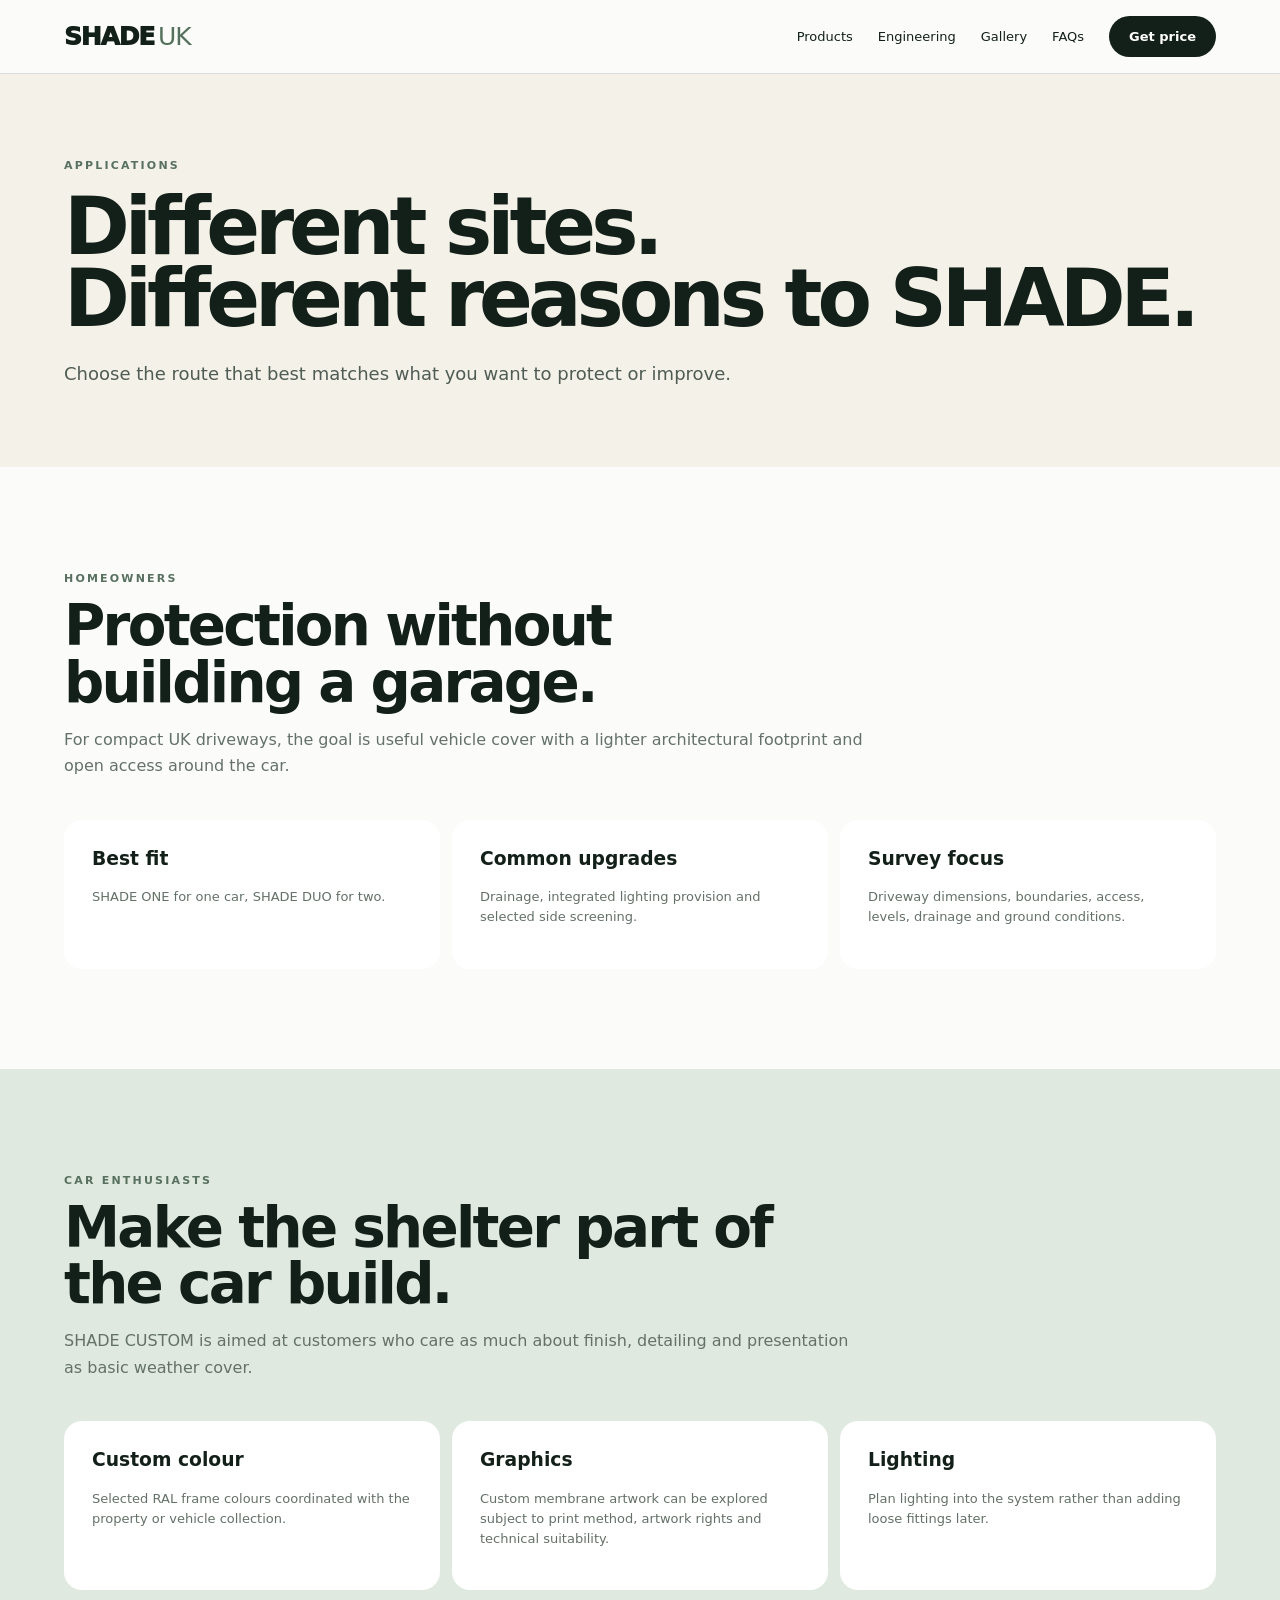
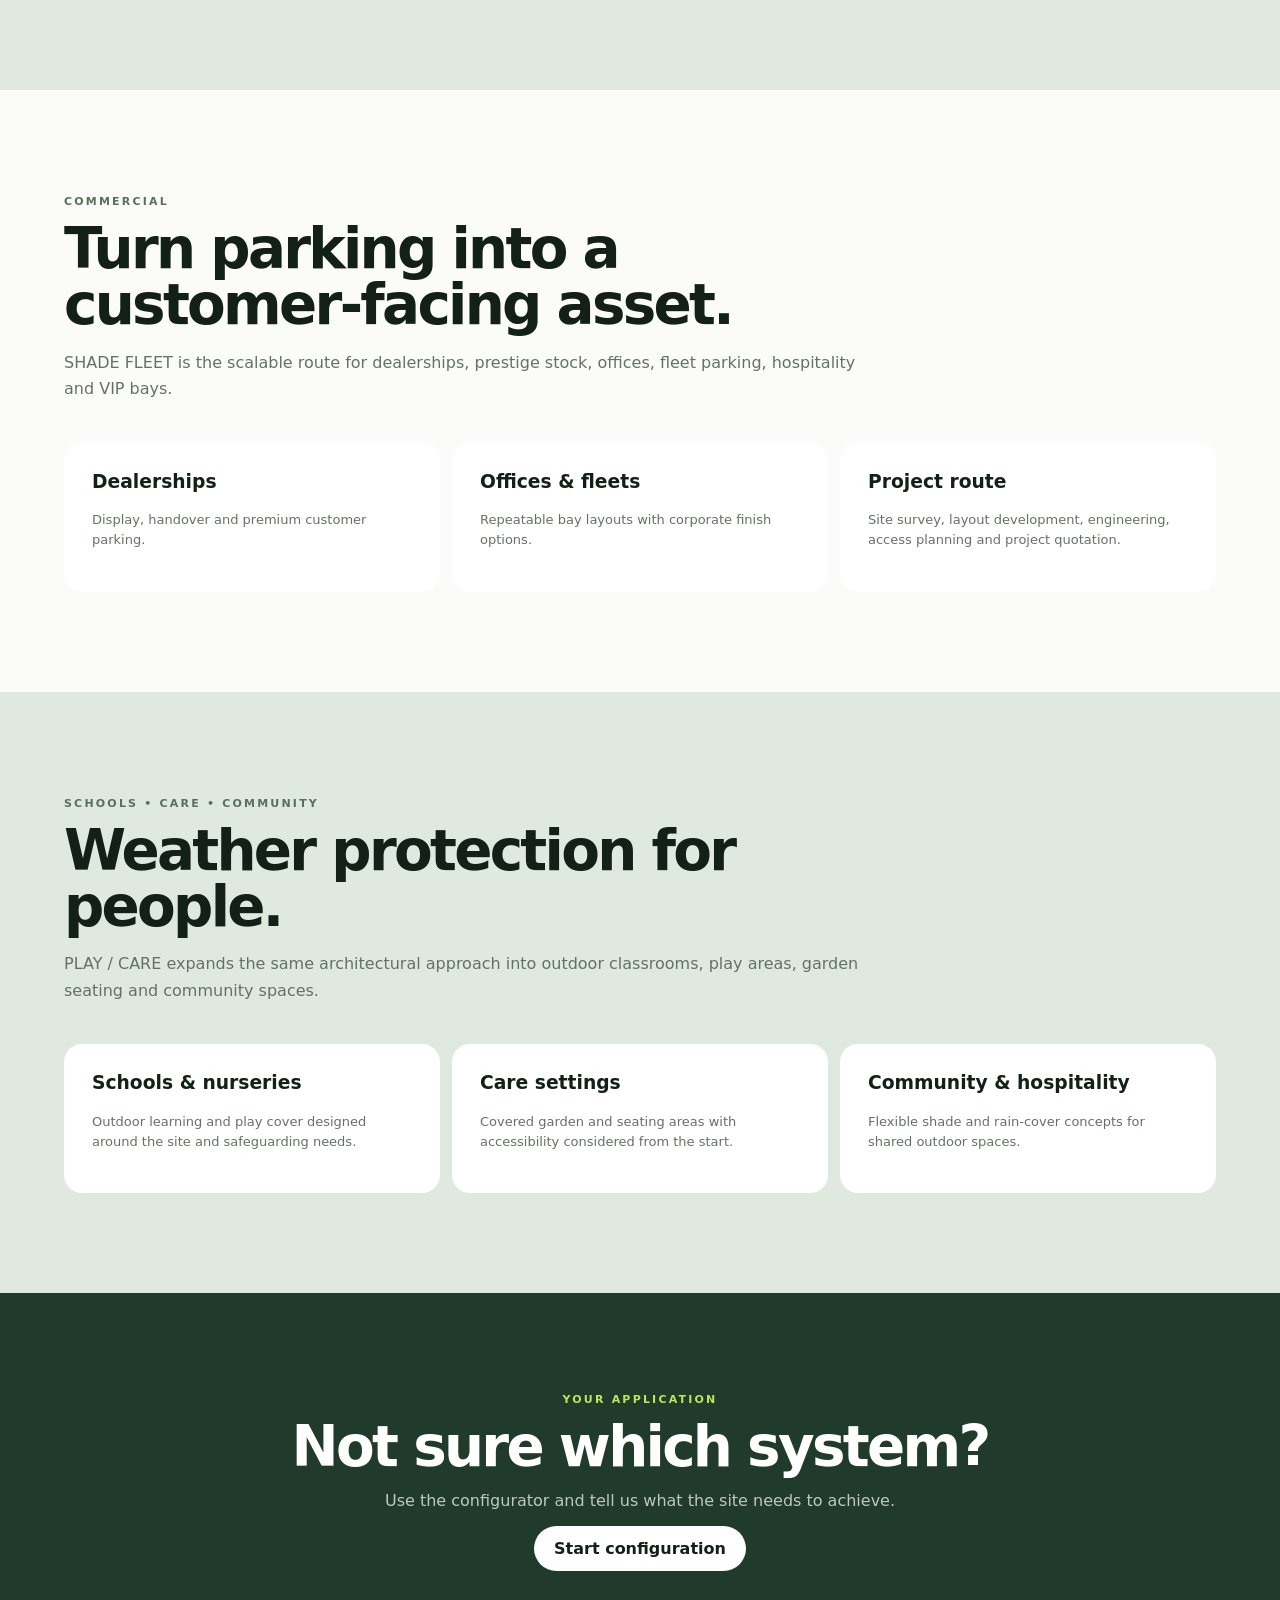
==== applications.html @ d2b638a3 "Add customer application landing pages" ====
<!doctype html><html lang="en"><head><meta charset="utf-8"><meta name="viewport" content="width=device-width,initial-scale=1"><title>Applications — SHADE UK</title><link rel="stylesheet" href="style.css"></head><body><header><a class="brand" href="index.html">SHADE<span>UK</span></a><nav id="nav"><a href="index.html#range">Products</a><a href="engineering.html">Engineering</a><a href="gallery.html">Gallery</a><a href="faq.html">FAQs</a><a class="pill" href="configure.html">Get price</a></nav><button class="menu">☰</button></header><main><section class="page-hero"><span class="page-kicker">APPLICATIONS</span><h1>Different sites.<br>Different reasons to SHADE.</h1><p>Choose the route that best matches what you want to protect or improve.</p></section><section class="content-section" id="home"><div class="sectionhead"><span>HOMEOWNERS</span><h2>Protection without building a garage.</h2><p>For compact UK driveways, the goal is useful vehicle cover with a lighter architectural footprint and open access around the car.</p></div><div class="cards"><article><h3>Best fit</h3><p>SHADE ONE for one car, SHADE DUO for two.</p></article><article><h3>Common upgrades</h3><p>Drainage, integrated lighting provision and selected side screening.</p></article><article><h3>Survey focus</h3><p>Driveway dimensions, boundaries, access, levels, drainage and ground conditions.</p></article></div></section><section class="content-section alt" id="enthusiast"><div class="sectionhead"><span>CAR ENTHUSIASTS</span><h2>Make the shelter part of the car build.</h2><p>SHADE CUSTOM is aimed at customers who care as much about finish, detailing and presentation as basic weather cover.</p></div><div class="cards"><article><h3>Custom colour</h3><p>Selected RAL frame colours coordinated with the property or vehicle collection.</p></article><article><h3>Graphics</h3><p>Custom membrane artwork can be explored subject to print method, artwork rights and technical suitability.</p></article><article><h3>Lighting</h3><p>Plan lighting into the system rather than adding loose fittings later.</p></article></div></section><section class="content-section" id="commercial"><div class="sectionhead"><span>COMMERCIAL</span><h2>Turn parking into a customer-facing asset.</h2><p>SHADE FLEET is the scalable route for dealerships, prestige stock, offices, fleet parking, hospitality and VIP bays.</p></div><div class="cards"><article><h3>Dealerships</h3><p>Display, handover and premium customer parking.</p></article><article><h3>Offices & fleets</h3><p>Repeatable bay layouts with corporate finish options.</p></article><article><h3>Project route</h3><p>Site survey, layout development, engineering, access planning and project quotation.</p></article></div></section><section class="content-section alt" id="care"><div class="sectionhead"><span>SCHOOLS • CARE • COMMUNITY</span><h2>Weather protection for people.</h2><p>PLAY / CARE expands the same architectural approach into outdoor classrooms, play areas, garden seating and community spaces.</p></div><div class="cards"><article><h3>Schools & nurseries</h3><p>Outdoor learning and play cover designed around the site and safeguarding needs.</p></article><article><h3>Care settings</h3><p>Covered garden and seating areas with accessibility considered from the start.</p></article><article><h3>Community & hospitality</h3><p>Flexible shade and rain-cover concepts for shared outdoor spaces.</p></article></div></section><section class="final-cta"><span>YOUR APPLICATION</span><h2>Not sure which system?</h2><p>Use the configurator and tell us what the site needs to achieve.</p><a class="cta light" href="configure.html">Start configuration</a></section></main><script src="app.js"></script></body></html>
---- style.css ----
:root{--ink:#132019;--forest:#203b2b;--sage:#dfe9df;--cream:#f4f1e8;--acid:#b9e85b;--muted:#647168;--line:#d8ded9;--white:#fff}*{box-sizing:border-box}html{scroll-behavior:smooth}body{margin:0;font-family:Inter,ui-sans-serif,system-ui,-apple-system,BlinkMacSystemFont,"Segoe UI",sans-serif;color:var(--ink);background:#fbfcf9}a{color:inherit}img{max-width:100%}header{height:74px;padding:0 5vw;display:flex;align-items:center;justify-content:space-between;position:sticky;top:0;z-index:30;background:#fbfcf9ee;backdrop-filter:blur(14px);border-bottom:1px solid var(--line)}.brand{text-decoration:none;font-size:25px;font-weight:950;letter-spacing:-1.2px}.brand span{font-weight:400;margin-left:4px;color:#55715e}nav{display:flex;gap:25px;align-items:center}nav a{text-decoration:none;font-size:13px}.pill,.cta,.product-link{padding:13px 20px;border-radius:999px;background:var(--ink);color:white;text-decoration:none;display:inline-block;font-weight:750}.ghost{padding:13px 20px;border:1px solid #aeb9b1;border-radius:999px;text-decoration:none;display:inline-block}.menu{display:none;border:0;background:none;font-size:24px}.hero{padding:64px 5vw 78px;display:grid;grid-template-columns:.88fr 1.12fr;gap:5vw;align-items:center}.eyebrow,.sectionhead>span,.construction-copy>span,.page-kicker,.final-cta>span{font-size:11px;font-weight:850;letter-spacing:2.2px;color:#587060}.hero h1,.page-hero h1{font-size:clamp(52px,6.2vw,94px);line-height:.91;letter-spacing:-5px;margin:18px 0 25px}.hero h1 em{font-family:Georgia,serif;font-weight:400;color:#52705c}.hero-copy>p,.page-hero p{font-size:18px;line-height:1.6;color:#4f5c54;max-width:700px}.actions{display:flex;gap:12px;margin:30px 0}.proof{display:flex;flex-wrap:wrap;gap:8px}.proof span{font-size:11px;border:1px solid var(--line);border-radius:999px;padding:8px 11px}.proof span:before{content:"✓ ";font-weight:900}.hero-card{position:relative;background:var(--sage);padding:16px;border-radius:28px;box-shadow:0 25px 70px #203b2b18}.hero-card img{display:block;width:100%;border-radius:19px}.hero-price{position:absolute;left:32px;bottom:32px;background:#132019e8;color:white;border-radius:16px;padding:14px 18px}.hero-price>*{display:block}.hero-price strong{font-size:24px}.hero-price span{font-size:10px;color:#c7d2ca}.sectionhead{max-width:800px;margin-bottom:40px}.sectionhead h2,.construction h2,.final-cta h2,.content-section h2{font-size:clamp(38px,4.4vw,66px);letter-spacing:-2.7px;line-height:1;margin:12px 0}.sectionhead p,.construction p,.content-section p{color:var(--muted);line-height:1.65}.benefits{padding:90px 5vw;background:var(--ink);color:white}.benefits .sectionhead p{color:#b8c4bc}.benefit-grid{display:grid;grid-template-columns:repeat(4,1fr);gap:12px}.benefit-grid article{padding:27px;border-radius:18px;background:#1c2b22}.benefit-grid b{font-size:28px}.benefit-grid p{font-size:13px;line-height:1.55;color:#b7c1bb}.range,.audience,.process,.offers,.content-section{padding:100px 5vw}.product-grid{display:grid;grid-template-columns:repeat(3,1fr);gap:18px}.product{border:1px solid var(--line);background:white;border-radius:22px;overflow:hidden;transition:.2s}.product:hover{transform:translateY(-4px);box-shadow:0 18px 45px #13201913}.product img{width:100%;aspect-ratio:1.25/1;object-fit:cover;background:#eef2ee}.product>div{padding:23px}.product span{font-size:10px;letter-spacing:1.7px;font-weight:850;color:#617168}.product h3{font-size:26px;margin:8px 0}.product p{font-size:14px;color:var(--muted);min-height:44px;line-height:1.5}.product strong{display:block;font-size:18px;margin:16px 0}.product-link{width:100%;text-align:center}.audience{background:var(--sage)}.audience-grid,.cards{display:grid;grid-template-columns:repeat(4,1fr);gap:12px}.audience-grid a,.cards article{background:white;border-radius:18px;padding:28px;text-decoration:none}.audience-grid b,.audience-grid span{display:block}.audience-grid b{font-size:20px}.audience-grid span{font-size:13px;color:var(--muted);line-height:1.5;margin-top:9px}.construction{padding:95px 5vw;background:var(--cream);display:grid;grid-template-columns:.8fr 1.2fr;gap:5vw;align-items:center}.construction img{width:100%;border-radius:20px;border:1px solid #d4d4cd}.process ol{list-style:none;padding:0;display:grid;grid-template-columns:repeat(6,1fr);gap:8px}.process li{border-top:1px solid #aeb8b1;padding:18px 8px;display:grid;gap:12px}.process li b{font-size:11px}.process li span{font-size:12px;color:var(--muted);line-height:1.5}.offers{background:var(--cream)}.offer-grid{display:grid;grid-template-columns:repeat(4,1fr);gap:12px}.offer-grid article{background:white;border-radius:18px;padding:26px}.offer-grid p,.cards p{font-size:13px;color:var(--muted);line-height:1.55}.final-cta{padding:95px 5vw;background:var(--forest);color:white;text-align:center}.final-cta>span{color:#b9e85b}.final-cta p{color:#bdc8c0}.light{background:white;color:var(--ink)}footer{padding:55px 5vw;background:#0f1712;color:white;display:grid;grid-template-columns:1fr auto 1.5fr;gap:5vw}footer div:nth-child(2){display:grid;gap:7px}footer div:nth-child(2) a{font-size:12px;color:#aeb9b1;text-decoration:none}.fine{font-size:10px;color:#89968d;line-height:1.6}.mobile-cta{display:none}.page-hero{padding:80px 5vw 60px;background:var(--cream)}.page-hero.compact h1{font-size:clamp(46px,5vw,72px)}.content-section.alt{background:var(--sage)}.cards{grid-template-columns:repeat(3,1fr)}.cards article h3{margin-top:0}.product-detail{padding:55px 5vw 90px;display:grid;grid-template-columns:1.15fr .85fr;gap:5vw;align-items:start}.product-detail>img{border-radius:24px;width:100%}.product-info h1{font-size:clamp(46px,5vw,76px);letter-spacing:-3px;margin:5px 0}.price{font-size:27px;font-weight:850}.feature-list{padding:0;list-style:none}.feature-list li{padding:12px 0;border-bottom:1px solid var(--line)}.feature-list li:before{content:"✓";margin-right:10px}.tabs{display:flex;gap:8px;flex-wrap:wrap;margin:25px 0}.tabs span{border:1px solid var(--line);padding:9px 12px;border-radius:999px;font-size:12px}.config-wrap{padding:55px 5vw 100px;display:grid;grid-template-columns:.65fr 1.35fr;gap:5vw}.config{background:var(--ink);color:white;border-radius:24px;padding:30px}.steps{display:flex;gap:6px;margin-bottom:25px}.steps i{height:4px;flex:1;background:#405047;border-radius:10px}.steps i.on{background:var(--acid)}.step{display:none}.step.active{display:block}.choice-grid{display:grid;grid-template-columns:1fr 1fr;gap:9px}.choice{padding:16px;border:1px solid #4c5c52;border-radius:12px;cursor:pointer}.choice input{margin-right:8px}.config input,.config select,.config textarea{width:100%;padding:14px;border:0;border-radius:10px;margin:5px 0 12px;font:inherit}.config textarea{min-height:100px}.config-controls{display:flex;justify-content:space-between;margin-top:20px}.config-controls button{padding:13px 20px;border:0;border-radius:999px;font-weight:800}.next{background:var(--acid)}.estimate-box{background:#1d2d23;padding:22px;border-radius:16px;margin-top:20px}.estimate-box strong{font-size:42px;display:block}.faq{max-width:950px}.faq details{border-bottom:1px solid var(--line);padding:20px 0}.faq summary{font-weight:800;cursor:pointer}.faq details p{max-width:800px}.gallery-grid{display:grid;grid-template-columns:repeat(3,1fr);gap:12px}.gallery-grid img{border-radius:18px;width:100%;height:300px;object-fit:cover}.notice{padding:18px;border-radius:14px;background:#fff5d9;border:1px solid #ead9a6;font-size:12px;line-height:1.6}.sticky-product{position:sticky;top:95px}.local-grid{display:grid;grid-template-columns:repeat(4,1fr);gap:8px}.local-grid a{padding:15px;border:1px solid var(--line);border-radius:12px;text-decoration:none;background:white}@media(max-width:950px){nav{display:none;position:absolute;top:74px;left:0;right:0;background:white;padding:20px 5vw;flex-direction:column;align-items:stretch;border-bottom:1px solid var(--line)}nav.open{display:flex}.menu{display:block}.hero,.construction,.product-detail,.config-wrap{grid-template-columns:1fr}.product-grid{grid-template-columns:1fr 1fr}.benefit-grid,.offer-grid,.audience-grid,.cards{grid-template-columns:1fr 1fr}.process ol{grid-template-columns:repeat(3,1fr)}footer{grid-template-columns:1fr}.hero-price{position:static;margin-top:10px}.sticky-product{position:static}.local-grid{grid-template-columns:1fr 1fr}}@media(max-width:600px){body{padding-bottom:62px}header{padding:0 20px}.hero,.benefits,.range,.audience,.construction,.process,.offers,.content-section,.product-detail,.config-wrap,.page-hero{padding-left:20px;padding-right:20px}.hero{padding-top:38px}.hero h1,.page-hero h1{font-size:49px;letter-spacing:-3px}.actions{flex-direction:column;text-align:center}.product-grid,.benefit-grid,.offer-grid,.audience-grid,.cards,.process ol,.choice-grid,.gallery-grid,.local-grid{grid-template-columns:1fr}.product p{min-height:auto}.hero-card{padding:9px;border-radius:18px}.mobile-cta{display:grid;grid-template-columns:1fr 1fr;position:fixed;bottom:0;left:0;right:0;z-index:50;background:white;padding:8px;box-shadow:0 -8px 25px #0002}.mobile-cta a{text-align:center;padding:12px 6px;border-radius:999px;background:var(--ink);color:white;text-decoration:none;font-size:12px;font-weight:800}.mobile-cta a:last-child{background:var(--acid);color:var(--ink)}.gallery-grid img{height:auto}}
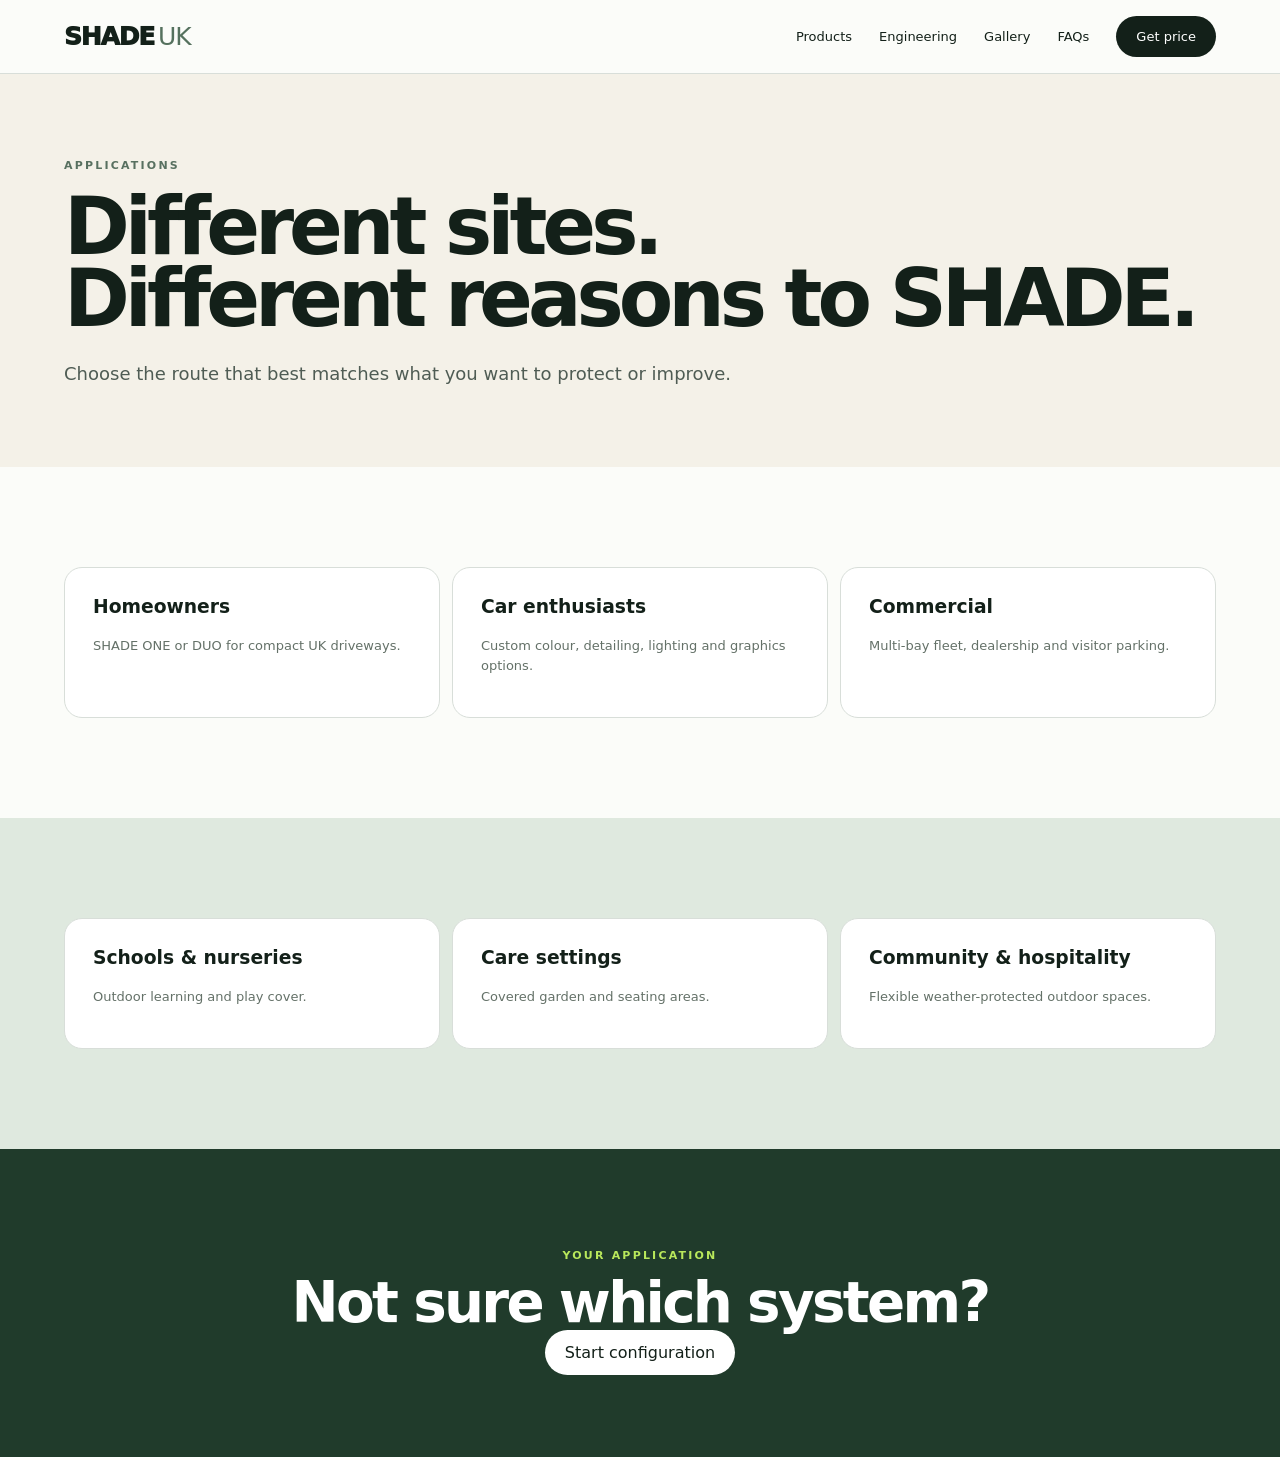
==== commit b0c8d5b0: "Add files via upload" ====
--- a/applications.html
+++ b/applications.html
@@ -1 +1 @@
-<!doctype html><html lang="en"><head><meta charset="utf-8"><meta name="viewport" content="width=device-width,initial-scale=1"><title>Applications — SHADE UK</title><link rel="stylesheet" href="style.css"></head><body><header><a class="brand" href="index.html">SHADE<span>UK</span></a><nav id="nav"><a href="index.html#range">Products</a><a href="engineering.html">Engineering</a><a href="gallery.html">Gallery</a><a href="faq.html">FAQs</a><a class="pill" href="configure.html">Get price</a></nav><button class="menu">☰</button></header><main><section class="page-hero"><span class="page-kicker">APPLICATIONS</span><h1>Different sites.<br>Different reasons to SHADE.</h1><p>Choose the route that best matches what you want to protect or improve.</p></section><section class="content-section" id="home"><div class="sectionhead"><span>HOMEOWNERS</span><h2>Protection without building a garage.</h2><p>For compact UK driveways, the goal is useful vehicle cover with a lighter architectural footprint and open access around the car.</p></div><div class="cards"><article><h3>Best fit</h3><p>SHADE ONE for one car, SHADE DUO for two.</p></article><article><h3>Common upgrades</h3><p>Drainage, integrated lighting provision and selected side screening.</p></article><article><h3>Survey focus</h3><p>Driveway dimensions, boundaries, access, levels, drainage and ground conditions.</p></article></div></section><section class="content-section alt" id="enthusiast"><div class="sectionhead"><span>CAR ENTHUSIASTS</span><h2>Make the shelter part of the car build.</h2><p>SHADE CUSTOM is aimed at customers who care as much about finish, detailing and presentation as basic weather cover.</p></div><div class="cards"><article><h3>Custom colour</h3><p>Selected RAL frame colours coordinated with the property or vehicle collection.</p></article><article><h3>Graphics</h3><p>Custom membrane artwork can be explored subject to print method, artwork rights and technical suitability.</p></article><article><h3>Lighting</h3><p>Plan lighting into the system rather than adding loose fittings later.</p></article></div></section><section class="content-section" id="commercial"><div class="sectionhead"><span>COMMERCIAL</span><h2>Turn parking into a customer-facing asset.</h2><p>SHADE FLEET is the scalable route for dealerships, prestige stock, offices, fleet parking, hospitality and VIP bays.</p></div><div class="cards"><article><h3>Dealerships</h3><p>Display, handover and premium customer parking.</p></article><article><h3>Offices & fleets</h3><p>Repeatable bay layouts with corporate finish options.</p></article><article><h3>Project route</h3><p>Site survey, layout development, engineering, access planning and project quotation.</p></article></div></section><section class="content-section alt" id="care"><div class="sectionhead"><span>SCHOOLS • CARE • COMMUNITY</span><h2>Weather protection for people.</h2><p>PLAY / CARE expands the same architectural approach into outdoor classrooms, play areas, garden seating and community spaces.</p></div><div class="cards"><article><h3>Schools & nurseries</h3><p>Outdoor learning and play cover designed around the site and safeguarding needs.</p></article><article><h3>Care settings</h3><p>Covered garden and seating areas with accessibility considered from the start.</p></article><article><h3>Community & hospitality</h3><p>Flexible shade and rain-cover concepts for shared outdoor spaces.</p></article></div></section><section class="final-cta"><span>YOUR APPLICATION</span><h2>Not sure which system?</h2><p>Use the configurator and tell us what the site needs to achieve.</p><a class="cta light" href="configure.html">Start configuration</a></section></main><script src="app.js"></script></body></html>+<!doctype html><html lang="en"><head><meta charset="utf-8"><meta name="viewport" content="width=device-width,initial-scale=1"><title>Applications — SHADE UK</title><link rel="stylesheet" href="style.css"></head><body><header><a class="brand" href="index.html">SHADE<span>UK</span></a><nav><a href="index.html#range">Products</a><a href="engineering.html">Engineering</a><a href="gallery.html">Gallery</a><a href="faq.html">FAQs</a><a class="pill" href="configure.html">Get price</a></nav><button class="menu">☰</button></header><main><section class="page-hero"><span class="page-kicker">APPLICATIONS</span><h1>Different sites.<br>Different reasons to SHADE.</h1><p>Choose the route that best matches what you want to protect or improve.</p></section><section class="content-section"><div class="cards"><article><h3>Homeowners</h3><p>SHADE ONE or DUO for compact UK driveways.</p></article><article><h3>Car enthusiasts</h3><p>Custom colour, detailing, lighting and graphics options.</p></article><article><h3>Commercial</h3><p>Multi-bay fleet, dealership and visitor parking.</p></article></div></section><section class="content-section alt"><div class="cards"><article><h3>Schools & nurseries</h3><p>Outdoor learning and play cover.</p></article><article><h3>Care settings</h3><p>Covered garden and seating areas.</p></article><article><h3>Community & hospitality</h3><p>Flexible weather-protected outdoor spaces.</p></article></div></section><section class="final-cta"><span>YOUR APPLICATION</span><h2>Not sure which system?</h2><a class="cta light" href="configure.html">Start configuration</a></section></main><script src="app.js"></script></body></html>
--- a/style.css
+++ b/style.css
@@ -1 +1,89 @@
-:root{--ink:#132019;--forest:#203b2b;--sage:#dfe9df;--cream:#f4f1e8;--acid:#b9e85b;--muted:#647168;--line:#d8ded9;--white:#fff}*{box-sizing:border-box}html{scroll-behavior:smooth}body{margin:0;font-family:Inter,ui-sans-serif,system-ui,-apple-system,BlinkMacSystemFont,"Segoe UI",sans-serif;color:var(--ink);background:#fbfcf9}a{color:inherit}img{max-width:100%}header{height:74px;padding:0 5vw;display:flex;align-items:center;justify-content:space-between;position:sticky;top:0;z-index:30;background:#fbfcf9ee;backdrop-filter:blur(14px);border-bottom:1px solid var(--line)}.brand{text-decoration:none;font-size:25px;font-weight:950;letter-spacing:-1.2px}.brand span{font-weight:400;margin-left:4px;color:#55715e}nav{display:flex;gap:25px;align-items:center}nav a{text-decoration:none;font-size:13px}.pill,.cta,.product-link{padding:13px 20px;border-radius:999px;background:var(--ink);color:white;text-decoration:none;display:inline-block;font-weight:750}.ghost{padding:13px 20px;border:1px solid #aeb9b1;border-radius:999px;text-decoration:none;display:inline-block}.menu{display:none;border:0;background:none;font-size:24px}.hero{padding:64px 5vw 78px;display:grid;grid-template-columns:.88fr 1.12fr;gap:5vw;align-items:center}.eyebrow,.sectionhead>span,.construction-copy>span,.page-kicker,.final-cta>span{font-size:11px;font-weight:850;letter-spacing:2.2px;color:#587060}.hero h1,.page-hero h1{font-size:clamp(52px,6.2vw,94px);line-height:.91;letter-spacing:-5px;margin:18px 0 25px}.hero h1 em{font-family:Georgia,serif;font-weight:400;color:#52705c}.hero-copy>p,.page-hero p{font-size:18px;line-height:1.6;color:#4f5c54;max-width:700px}.actions{display:flex;gap:12px;margin:30px 0}.proof{display:flex;flex-wrap:wrap;gap:8px}.proof span{font-size:11px;border:1px solid var(--line);border-radius:999px;padding:8px 11px}.proof span:before{content:"✓ ";font-weight:900}.hero-card{position:relative;background:var(--sage);padding:16px;border-radius:28px;box-shadow:0 25px 70px #203b2b18}.hero-card img{display:block;width:100%;border-radius:19px}.hero-price{position:absolute;left:32px;bottom:32px;background:#132019e8;color:white;border-radius:16px;padding:14px 18px}.hero-price>*{display:block}.hero-price strong{font-size:24px}.hero-price span{font-size:10px;color:#c7d2ca}.sectionhead{max-width:800px;margin-bottom:40px}.sectionhead h2,.construction h2,.final-cta h2,.content-section h2{font-size:clamp(38px,4.4vw,66px);letter-spacing:-2.7px;line-height:1;margin:12px 0}.sectionhead p,.construction p,.content-section p{color:var(--muted);line-height:1.65}.benefits{padding:90px 5vw;background:var(--ink);color:white}.benefits .sectionhead p{color:#b8c4bc}.benefit-grid{display:grid;grid-template-columns:repeat(4,1fr);gap:12px}.benefit-grid article{padding:27px;border-radius:18px;background:#1c2b22}.benefit-grid b{font-size:28px}.benefit-grid p{font-size:13px;line-height:1.55;color:#b7c1bb}.range,.audience,.process,.offers,.content-section{padding:100px 5vw}.product-grid{display:grid;grid-template-columns:repeat(3,1fr);gap:18px}.product{border:1px solid var(--line);background:white;border-radius:22px;overflow:hidden;transition:.2s}.product:hover{transform:translateY(-4px);box-shadow:0 18px 45px #13201913}.product img{width:100%;aspect-ratio:1.25/1;object-fit:cover;background:#eef2ee}.product>div{padding:23px}.product span{font-size:10px;letter-spacing:1.7px;font-weight:850;color:#617168}.product h3{font-size:26px;margin:8px 0}.product p{font-size:14px;color:var(--muted);min-height:44px;line-height:1.5}.product strong{display:block;font-size:18px;margin:16px 0}.product-link{width:100%;text-align:center}.audience{background:var(--sage)}.audience-grid,.cards{display:grid;grid-template-columns:repeat(4,1fr);gap:12px}.audience-grid a,.cards article{background:white;border-radius:18px;padding:28px;text-decoration:none}.audience-grid b,.audience-grid span{display:block}.audience-grid b{font-size:20px}.audience-grid span{font-size:13px;color:var(--muted);line-height:1.5;margin-top:9px}.construction{padding:95px 5vw;background:var(--cream);display:grid;grid-template-columns:.8fr 1.2fr;gap:5vw;align-items:center}.construction img{width:100%;border-radius:20px;border:1px solid #d4d4cd}.process ol{list-style:none;padding:0;display:grid;grid-template-columns:repeat(6,1fr);gap:8px}.process li{border-top:1px solid #aeb8b1;padding:18px 8px;display:grid;gap:12px}.process li b{font-size:11px}.process li span{font-size:12px;color:var(--muted);line-height:1.5}.offers{background:var(--cream)}.offer-grid{display:grid;grid-template-columns:repeat(4,1fr);gap:12px}.offer-grid article{background:white;border-radius:18px;padding:26px}.offer-grid p,.cards p{font-size:13px;color:var(--muted);line-height:1.55}.final-cta{padding:95px 5vw;background:var(--forest);color:white;text-align:center}.final-cta>span{color:#b9e85b}.final-cta p{color:#bdc8c0}.light{background:white;color:var(--ink)}footer{padding:55px 5vw;background:#0f1712;color:white;display:grid;grid-template-columns:1fr auto 1.5fr;gap:5vw}footer div:nth-child(2){display:grid;gap:7px}footer div:nth-child(2) a{font-size:12px;color:#aeb9b1;text-decoration:none}.fine{font-size:10px;color:#89968d;line-height:1.6}.mobile-cta{display:none}.page-hero{padding:80px 5vw 60px;background:var(--cream)}.page-hero.compact h1{font-size:clamp(46px,5vw,72px)}.content-section.alt{background:var(--sage)}.cards{grid-template-columns:repeat(3,1fr)}.cards article h3{margin-top:0}.product-detail{padding:55px 5vw 90px;display:grid;grid-template-columns:1.15fr .85fr;gap:5vw;align-items:start}.product-detail>img{border-radius:24px;width:100%}.product-info h1{font-size:clamp(46px,5vw,76px);letter-spacing:-3px;margin:5px 0}.price{font-size:27px;font-weight:850}.feature-list{padding:0;list-style:none}.feature-list li{padding:12px 0;border-bottom:1px solid var(--line)}.feature-list li:before{content:"✓";margin-right:10px}.tabs{display:flex;gap:8px;flex-wrap:wrap;margin:25px 0}.tabs span{border:1px solid var(--line);padding:9px 12px;border-radius:999px;font-size:12px}.config-wrap{padding:55px 5vw 100px;display:grid;grid-template-columns:.65fr 1.35fr;gap:5vw}.config{background:var(--ink);color:white;border-radius:24px;padding:30px}.steps{display:flex;gap:6px;margin-bottom:25px}.steps i{height:4px;flex:1;background:#405047;border-radius:10px}.steps i.on{background:var(--acid)}.step{display:none}.step.active{display:block}.choice-grid{display:grid;grid-template-columns:1fr 1fr;gap:9px}.choice{padding:16px;border:1px solid #4c5c52;border-radius:12px;cursor:pointer}.choice input{margin-right:8px}.config input,.config select,.config textarea{width:100%;padding:14px;border:0;border-radius:10px;margin:5px 0 12px;font:inherit}.config textarea{min-height:100px}.config-controls{display:flex;justify-content:space-between;margin-top:20px}.config-controls button{padding:13px 20px;border:0;border-radius:999px;font-weight:800}.next{background:var(--acid)}.estimate-box{background:#1d2d23;padding:22px;border-radius:16px;margin-top:20px}.estimate-box strong{font-size:42px;display:block}.faq{max-width:950px}.faq details{border-bottom:1px solid var(--line);padding:20px 0}.faq summary{font-weight:800;cursor:pointer}.faq details p{max-width:800px}.gallery-grid{display:grid;grid-template-columns:repeat(3,1fr);gap:12px}.gallery-grid img{border-radius:18px;width:100%;height:300px;object-fit:cover}.notice{padding:18px;border-radius:14px;background:#fff5d9;border:1px solid #ead9a6;font-size:12px;line-height:1.6}.sticky-product{position:sticky;top:95px}.local-grid{display:grid;grid-template-columns:repeat(4,1fr);gap:8px}.local-grid a{padding:15px;border:1px solid var(--line);border-radius:12px;text-decoration:none;background:white}@media(max-width:950px){nav{display:none;position:absolute;top:74px;left:0;right:0;background:white;padding:20px 5vw;flex-direction:column;align-items:stretch;border-bottom:1px solid var(--line)}nav.open{display:flex}.menu{display:block}.hero,.construction,.product-detail,.config-wrap{grid-template-columns:1fr}.product-grid{grid-template-columns:1fr 1fr}.benefit-grid,.offer-grid,.audience-grid,.cards{grid-template-columns:1fr 1fr}.process ol{grid-template-columns:repeat(3,1fr)}footer{grid-template-columns:1fr}.hero-price{position:static;margin-top:10px}.sticky-product{position:static}.local-grid{grid-template-columns:1fr 1fr}}@media(max-width:600px){body{padding-bottom:62px}header{padding:0 20px}.hero,.benefits,.range,.audience,.construction,.process,.offers,.content-section,.product-detail,.config-wrap,.page-hero{padding-left:20px;padding-right:20px}.hero{padding-top:38px}.hero h1,.page-hero h1{font-size:49px;letter-spacing:-3px}.actions{flex-direction:column;text-align:center}.product-grid,.benefit-grid,.offer-grid,.audience-grid,.cards,.process ol,.choice-grid,.gallery-grid,.local-grid{grid-template-columns:1fr}.product p{min-height:auto}.hero-card{padding:9px;border-radius:18px}.mobile-cta{display:grid;grid-template-columns:1fr 1fr;position:fixed;bottom:0;left:0;right:0;z-index:50;background:white;padding:8px;box-shadow:0 -8px 25px #0002}.mobile-cta a{text-align:center;padding:12px 6px;border-radius:999px;background:var(--ink);color:white;text-decoration:none;font-size:12px;font-weight:800}.mobile-cta a:last-child{background:var(--acid);color:var(--ink)}.gallery-grid img{height:auto}}+:root{--ink:#132019;--forest:#203b2b;--sage:#dfe9df;--cream:#f4f1e8;--acid:#b9e85b;--muted:#647168;--line:#d8ded9;--white:#fff}
+*{box-sizing:border-box}html{scroll-behavior:smooth}body{margin:0;font-family:Inter,ui-sans-serif,system-ui,-apple-system,BlinkMacSystemFont,"Segoe UI",sans-serif;color:var(--ink);background:#fbfcf9}a{color:inherit}
+header{height:74px;padding:0 5vw;display:flex;align-items:center;justify-content:space-between;position:sticky;top:0;z-index:20;background:#fbfcf9ee;backdrop-filter:blur(14px);border-bottom:1px solid var(--line)}
+.brand{text-decoration:none;font-size:25px;font-weight:950;letter-spacing:-1.2px}.brand span{font-weight:400;margin-left:4px;color:#55715e}nav{display:flex;gap:27px;align-items:center}nav a{text-decoration:none;font-size:13px}.pill,.cta{padding:13px 20px;border-radius:999px;background:var(--ink);color:white;text-decoration:none}.menu{display:none;border:0;background:none;font-size:24px}
+.hero{padding:64px 5vw 78px;display:grid;grid-template-columns:.88fr 1.12fr;gap:5vw;align-items:center}.eyebrow,.sectionhead>span,.construction-copy>span,.commercial>div>span,.quote-copy>span{font-size:11px;font-weight:850;letter-spacing:2.2px;color:#587060}.hero h1{font-size:clamp(52px,6.2vw,94px);line-height:.91;letter-spacing:-5px;margin:18px 0 25px}.hero h1 em{font-family:Georgia,serif;font-weight:400;color:#52705c}.hero-copy>p{font-size:18px;line-height:1.6;color:#4f5c54;max-width:630px}.actions{display:flex;gap:12px;margin:30px 0}.ghost{padding:13px 20px;border:1px solid #aeb9b1;border-radius:999px;text-decoration:none}.proof{display:flex;flex-wrap:wrap;gap:8px}.proof span{font-size:11px;border:1px solid var(--line);border-radius:999px;padding:8px 11px}.proof span:before{content:"✓ ";font-weight:900}.hero-card{position:relative;background:var(--sage);padding:16px;border-radius:28px;box-shadow:0 25px 70px #203b2b18}.hero-card img{display:block;width:100%;border-radius:19px}.hero-price{position:absolute;left:32px;bottom:32px;background:#132019e8;color:white;border-radius:16px;padding:14px 18px;backdrop-filter:blur(10px)}.hero-price>*{display:block}.hero-price strong{font-size:24px}.hero-price span{font-size:10px;color:#c7d2ca}
+section{scroll-margin-top:74px}.sectionhead{max-width:780px;margin-bottom:40px}.sectionhead h2,.construction h2,.commercial h2,.quote h2{font-size:clamp(38px,4.4vw,66px);letter-spacing:-2.7px;line-height:1;margin:12px 0}.sectionhead p,.construction p,.commercial p,.quote-copy p{color:var(--muted);line-height:1.65}
+.benefits{padding:90px 5vw;background:var(--ink);color:white}.benefits .sectionhead p{color:#b8c4bc}.benefit-grid{display:grid;grid-template-columns:repeat(4,1fr);gap:12px}.benefit-grid article{padding:27px;border-radius:18px;background:#1c2b22}.benefit-grid b{font-size:28px}.benefit-grid h3{margin:18px 0 8px}.benefit-grid p{font-size:13px;line-height:1.55;color:#b7c1bb}
+.range{padding:100px 5vw}.product-grid{display:grid;grid-template-columns:repeat(3,1fr);gap:18px}.product{border:1px solid var(--line);background:white;border-radius:22px;overflow:hidden;transition:.2s}.product:hover{transform:translateY(-4px);box-shadow:0 18px 45px #13201913}.product img{width:100%;aspect-ratio:1.25/1;object-fit:cover;display:block;background:#eef2ee}.product>div{padding:23px}.product span{font-size:10px;letter-spacing:1.7px;font-weight:850;color:#617168}.product h3{font-size:26px;margin:8px 0}.product p{font-size:14px;color:var(--muted);min-height:44px;line-height:1.5}.product strong{display:block;font-size:18px;margin:16px 0}.product button{width:100%;border:0;border-radius:999px;padding:13px;background:var(--ink);color:white;font-weight:800;cursor:pointer}
+.construction{padding:95px 5vw;background:var(--cream);display:grid;grid-template-columns:.8fr 1.2fr;gap:5vw;align-items:center}.construction img{width:100%;border-radius:20px;border:1px solid #d4d4cd}.specs{display:grid;grid-template-columns:1fr 1fr;gap:8px;margin:25px 0}.specs div{background:white;padding:14px;border-radius:12px}.specs b,.specs span{display:block;font-size:12px}.specs span{color:var(--muted);margin-top:4px}.warning{font-size:11px!important;border-left:3px solid #829180;padding-left:12px}
+.options{padding:95px 5vw}.option-grid{display:grid;grid-template-columns:1fr 1fr 1.4fr;gap:15px}.option-grid article{padding:28px;border:1px solid var(--line);border-radius:18px;background:white}.option-grid p{color:var(--muted);font-size:13px;line-height:1.55}.swatches{display:flex;gap:8px;margin:18px 0}.swatches i{width:40px;height:40px;border-radius:50%;border:1px solid #ccd2ce}.black{background:#151515}.anth{background:#3b4448}.white{background:#f6f6f2}.silver{background:#c7cbca}.sand{background:#d8c5a2}.blue{background:#2d5778}
+.commercial{padding:95px 5vw;background:#dfe9df;display:grid;grid-template-columns:.8fr 1.2fr;gap:7vw}.commercial-cards{display:grid;grid-template-columns:repeat(2,1fr);gap:10px}.commercial-cards article{padding:26px;background:#f8faf6;border-radius:16px;font-weight:800}
+.process{padding:95px 5vw}.process ol{list-style:none;padding:0;display:grid;grid-template-columns:repeat(6,1fr);gap:8px}.process li{border-top:1px solid #aeb8b1;padding:18px 8px;display:grid;gap:12px}.process li b{font-size:11px}.process li strong{font-size:17px}.process li span{font-size:12px;color:var(--muted);line-height:1.5}
+.offers{padding:95px 5vw;background:var(--cream)}.offer-grid{display:grid;grid-template-columns:repeat(4,1fr);gap:12px}.offer-grid article{background:white;border-radius:18px;padding:26px}.offer-grid article>span{font-size:11px;font-weight:900}.offer-grid h3{font-size:20px}.offer-grid p{font-size:13px;color:var(--muted);line-height:1.55}
+.quote{padding:100px 5vw;display:grid;grid-template-columns:.75fr 1.25fr;gap:7vw}.quote form{background:var(--ink);color:white;border-radius:24px;padding:30px;display:grid;gap:14px}.quote label{font-size:12px;color:#c7d0ca;display:grid;gap:6px}.quote select,.quote input,.quote textarea{width:100%;border:0;border-radius:10px;padding:14px;font:inherit}.check{display:flex!important;grid-template-columns:auto 1fr!important;align-items:center}.check input{width:auto}.estimate{padding:20px;background:#1d2d23;border-radius:14px}.estimate>*{display:block}.estimate strong{font-size:42px;margin:4px 0}.estimate span{font-size:10px;color:#b7c3bb}.fields{display:grid;grid-template-columns:1fr 1fr;gap:8px}.quote textarea{min-height:95px;resize:vertical}.quote button{border:0;border-radius:999px;padding:16px;background:var(--acid);font-weight:900;cursor:pointer}.demo{color:#91a096}
+footer{padding:55px 5vw;background:#0f1712;color:white;display:grid;grid-template-columns:1fr auto 1.5fr;gap:5vw;align-items:start}footer div:nth-child(2){display:grid;gap:7px}footer div:nth-child(2) a{font-size:12px;color:#aeb9b1;text-decoration:none}.fine{font-size:10px;color:#89968d;line-height:1.6}
+@media(max-width:950px){nav{display:none}.menu{display:block}.hero,.construction,.commercial,.quote{grid-template-columns:1fr}.product-grid{grid-template-columns:1fr 1fr}.benefit-grid,.offer-grid{grid-template-columns:1fr 1fr}.process ol{grid-template-columns:repeat(3,1fr)}footer{grid-template-columns:1fr}.hero-price{position:static;margin-top:10px}}
+@media(max-width:600px){header{padding:0 20px}.hero,.benefits,.range,.construction,.options,.commercial,.process,.offers,.quote{padding-left:20px;padding-right:20px}.hero{padding-top:38px}.hero h1{font-size:50px;letter-spacing:-3px}.actions{flex-direction:column;text-align:center}.product-grid,.benefit-grid,.offer-grid,.option-grid,.commercial-cards,.process ol,.fields,.specs{grid-template-columns:1fr}.product p{min-height:auto}.hero-card{padding:9px;border-radius:18px}}
+
+
+/* ===== SHADE UK multi-page + repair layer ===== */
+img{max-width:100%}
+.page-kicker,.final-cta>span{font-size:11px;font-weight:850;letter-spacing:2.2px;color:#587060}
+.page-hero{padding:80px 5vw 60px;background:var(--cream)}
+.page-hero.compact h1{font-size:clamp(46px,5vw,72px)}
+.page-hero h1{font-size:clamp(52px,6.2vw,94px);line-height:.91;letter-spacing:-5px;margin:18px 0 25px}
+.page-hero p{font-size:18px;line-height:1.6;color:#4f5c54;max-width:760px}
+.content-section{padding:100px 5vw}.content-section.alt{background:var(--sage)}
+.content-section h2,.final-cta h2{font-size:clamp(38px,4.4vw,66px);letter-spacing:-2.7px;line-height:1;margin:12px 0}
+.cards{display:grid;grid-template-columns:repeat(3,1fr);gap:12px}
+.cards article{background:white;border-radius:18px;padding:28px;border:1px solid var(--line)}
+.cards article h3{margin-top:0}.cards p{font-size:13px;color:var(--muted);line-height:1.55}
+.final-cta{padding:95px 5vw;background:var(--forest);color:white;text-align:center}
+.final-cta>span{color:var(--acid)}.final-cta p{color:#bdc8c0}.light{background:white;color:var(--ink)}
+.product-detail{padding:55px 5vw 90px;display:grid;grid-template-columns:1.15fr .85fr;gap:5vw;align-items:start}
+.sticky-product{position:sticky;top:95px}.sticky-product img{width:100%;border-radius:24px;display:block}
+.product-info h1{font-size:clamp(46px,5vw,76px);letter-spacing:-3px;margin:5px 0}
+.price{font-size:27px;font-weight:850}
+.feature-list{padding:0;list-style:none}.feature-list li{padding:12px 0;border-bottom:1px solid var(--line)}
+.feature-list li:before{content:"✓";margin-right:10px}
+.tabs{display:flex;gap:8px;flex-wrap:wrap;margin:25px 0}.tabs span{border:1px solid var(--line);padding:9px 12px;border-radius:999px;font-size:12px}
+.notice{padding:18px;border-radius:14px;background:#fff5d9;border:1px solid #ead9a6;font-size:12px;line-height:1.6}
+.mobile-cta{display:none}
+.config-wrap{padding:55px 5vw 100px;display:grid;grid-template-columns:.65fr 1.35fr;gap:5vw}
+.config{background:var(--ink);color:white;border-radius:24px;padding:30px}
+.steps{display:flex;gap:6px;margin-bottom:25px}.steps i{height:4px;flex:1;background:#405047;border-radius:10px}.steps i.on{background:var(--acid)}
+.step{display:none}.step.active{display:block}.choice-grid{display:grid;grid-template-columns:1fr 1fr;gap:9px}
+.choice{padding:16px;border:1px solid #4c5c52;border-radius:12px;cursor:pointer}
+.config input,.config select,.config textarea{width:100%;padding:14px;border:0;border-radius:10px;margin:5px 0 12px;font:inherit}
+.config textarea{min-height:100px}.config-controls{display:flex;justify-content:space-between;margin-top:20px}
+.config-controls button,.config .next{padding:13px 20px;border:0;border-radius:999px;font-weight:800}.next{background:var(--acid)}
+.estimate-box{background:#1d2d23;padding:22px;border-radius:16px;margin-top:20px}.estimate-box strong{font-size:42px;display:block}
+.faq{max-width:950px}.faq details{border-bottom:1px solid var(--line);padding:20px 0}.faq summary{font-weight:800;cursor:pointer}
+.gallery-grid{display:grid;grid-template-columns:repeat(3,1fr);gap:12px}.gallery-grid img{border-radius:18px;width:100%;height:300px;object-fit:cover}
+.local-grid{display:grid;grid-template-columns:repeat(4,1fr);gap:8px}.local-grid a{padding:15px;border:1px solid var(--line);border-radius:12px;text-decoration:none;background:white}
+
+/* Fix product card buttons */
+.product button{width:100%;border:0;border-radius:999px;padding:13px 18px;background:var(--ink);color:#fff;font:inherit;font-weight:800;cursor:pointer}
+.product button:hover{background:var(--forest);transform:translateY(-1px)}
+
+/* Improve readability of offer 01 */
+.offer-grid article:first-child{background:var(--ink)!important;color:#fff!important;border-color:var(--ink)!important}
+.offer-grid article:first-child h3{color:#fff!important}
+.offer-grid article:first-child p{color:#d3ddd6!important}
+.offer-grid article>span{display:inline-flex;width:34px;height:34px;align-items:center;justify-content:center;border-radius:50%;background:var(--sage);font-size:11px;font-weight:900;color:var(--ink)}
+.offer-grid article:first-child>span{background:var(--acid)}
+.offer-actions{display:flex;gap:12px;align-items:center;margin-top:28px;flex-wrap:wrap}
+
+/* Keep colour-choice cards readable */
+.option-grid article{color:var(--ink)}
+.option-grid article h3{color:var(--ink)}
+.option-grid article p{color:var(--muted)}
+
+@media(max-width:950px){
+ .product-detail,.config-wrap{grid-template-columns:1fr}
+ .sticky-product{position:static}
+ .cards{grid-template-columns:1fr 1fr}
+ .local-grid{grid-template-columns:1fr 1fr}
+}
+@media(max-width:600px){
+ body{padding-bottom:62px}
+ .page-hero,.content-section,.product-detail,.config-wrap{padding-left:20px;padding-right:20px}
+ .page-hero h1{font-size:49px;letter-spacing:-3px}
+ .cards,.choice-grid,.gallery-grid,.local-grid{grid-template-columns:1fr}
+ .gallery-grid img{height:auto}
+ .mobile-cta{display:grid;grid-template-columns:1fr 1fr;position:fixed;bottom:0;left:0;right:0;z-index:50;background:white;padding:8px;box-shadow:0 -8px 25px #0002}
+ .mobile-cta a{text-align:center;padding:12px 6px;border-radius:999px;background:var(--ink);color:white;text-decoration:none;font-size:12px;font-weight:800}
+ .mobile-cta a:last-child{background:var(--acid);color:var(--ink)}
+ .offer-actions{display:grid;grid-template-columns:1fr}.offer-actions a{text-align:center}
+}
